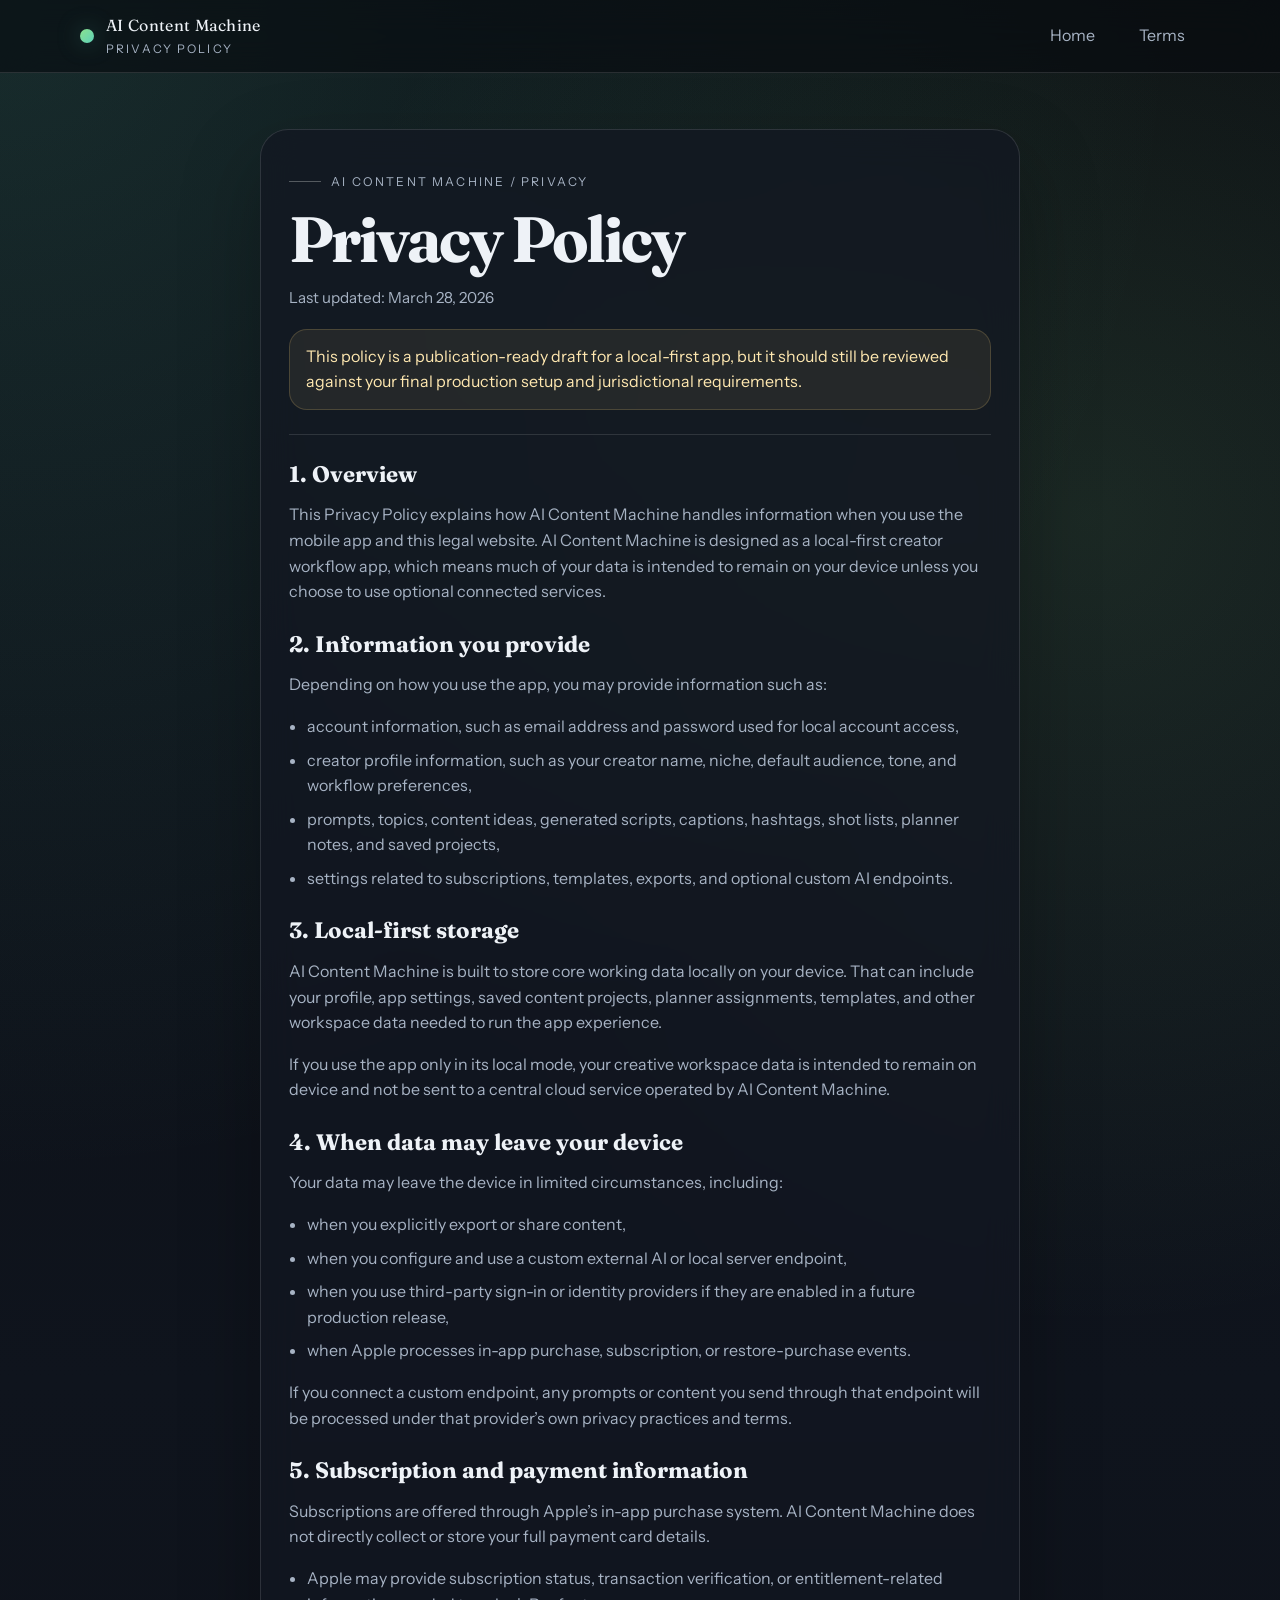
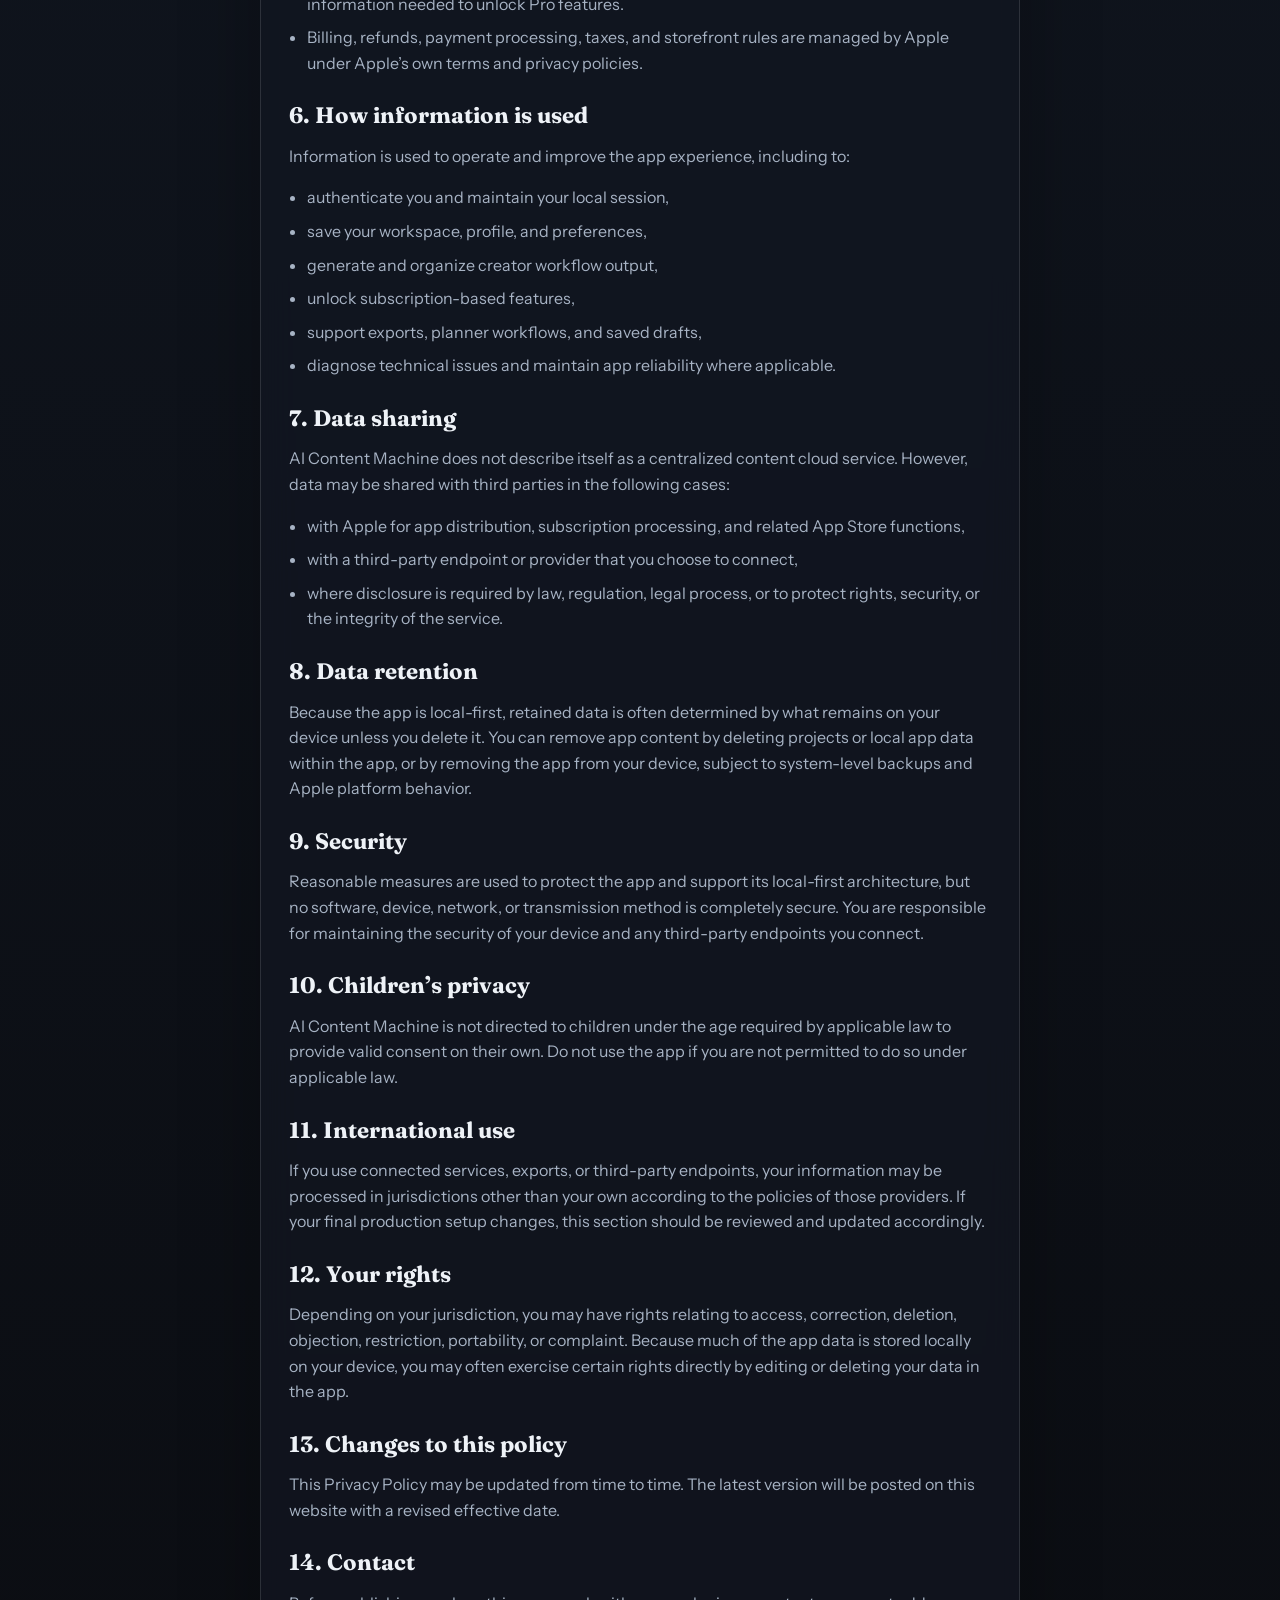
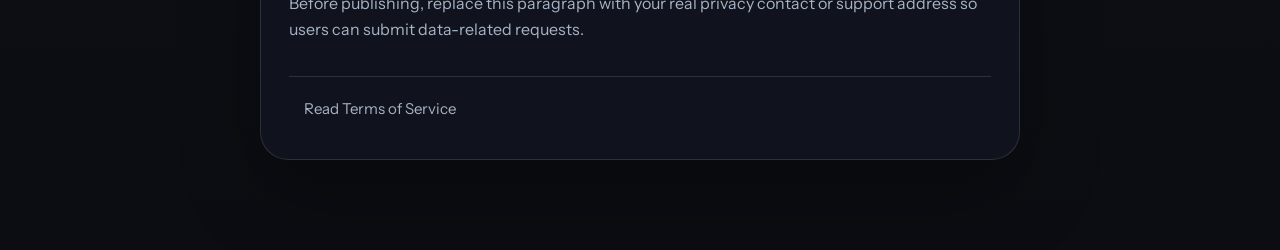
==== privacy.html @ 0b4315bd "Add GitHub Pages legal site" ====
<!DOCTYPE html>
<html lang="en">
<head>
  <meta charset="UTF-8">
  <meta name="viewport" content="width=device-width, initial-scale=1.0">
  <meta name="description" content="Privacy Policy for AI Content Machine.">
  <title>AI Content Machine Privacy Policy</title>
  <link rel="preconnect" href="https://fonts.googleapis.com">
  <link rel="preconnect" href="https://fonts.gstatic.com" crossorigin>
  <link href="https://fonts.googleapis.com/css2?family=Fraunces:opsz,wght@9..144,600;9..144,700&family=Instrument+Sans:wght@400;500;600;700&display=swap" rel="stylesheet">
  <link rel="stylesheet" href="styles.css">
</head>
<body>
  <header class="site-header">
    <div class="shell nav">
      <a class="brand" href="index.html">
        <span class="brand-mark"></span>
        <span class="brand-copy">
          <span class="brand-title">AI Content Machine</span>
          <span class="brand-subtitle">Privacy Policy</span>
        </span>
      </a>
      <nav class="nav-links" aria-label="Main navigation">
        <a href="index.html">Home</a>
        <a href="terms.html">Terms</a>
      </nav>
    </div>
  </header>

  <main class="doc-page">
    <article class="doc-shell">
      <header class="doc-header">
        <span class="eyebrow">AI Content Machine / Privacy</span>
        <h1>Privacy Policy</h1>
        <div class="doc-meta">Last updated: March 28, 2026</div>
        <div class="notice">This policy is a publication-ready draft for a local-first app, but it should still be reviewed against your final production setup and jurisdictional requirements.</div>
      </header>

      <section class="doc-section">
        <h2>1. Overview</h2>
        <p>This Privacy Policy explains how AI Content Machine handles information when you use the mobile app and this legal website. AI Content Machine is designed as a local-first creator workflow app, which means much of your data is intended to remain on your device unless you choose to use optional connected services.</p>
      </section>

      <section class="doc-section">
        <h2>2. Information you provide</h2>
        <p>Depending on how you use the app, you may provide information such as:</p>
        <ul>
          <li>account information, such as email address and password used for local account access,</li>
          <li>creator profile information, such as your creator name, niche, default audience, tone, and workflow preferences,</li>
          <li>prompts, topics, content ideas, generated scripts, captions, hashtags, shot lists, planner notes, and saved projects,</li>
          <li>settings related to subscriptions, templates, exports, and optional custom AI endpoints.</li>
        </ul>
      </section>

      <section class="doc-section">
        <h2>3. Local-first storage</h2>
        <p>AI Content Machine is built to store core working data locally on your device. That can include your profile, app settings, saved content projects, planner assignments, templates, and other workspace data needed to run the app experience.</p>
        <p>If you use the app only in its local mode, your creative workspace data is intended to remain on device and not be sent to a central cloud service operated by AI Content Machine.</p>
      </section>

      <section class="doc-section">
        <h2>4. When data may leave your device</h2>
        <p>Your data may leave the device in limited circumstances, including:</p>
        <ul>
          <li>when you explicitly export or share content,</li>
          <li>when you configure and use a custom external AI or local server endpoint,</li>
          <li>when you use third-party sign-in or identity providers if they are enabled in a future production release,</li>
          <li>when Apple processes in-app purchase, subscription, or restore-purchase events.</li>
        </ul>
        <p>If you connect a custom endpoint, any prompts or content you send through that endpoint will be processed under that provider’s own privacy practices and terms.</p>
      </section>

      <section class="doc-section">
        <h2>5. Subscription and payment information</h2>
        <p>Subscriptions are offered through Apple’s in-app purchase system. AI Content Machine does not directly collect or store your full payment card details.</p>
        <ul>
          <li>Apple may provide subscription status, transaction verification, or entitlement-related information needed to unlock Pro features.</li>
          <li>Billing, refunds, payment processing, taxes, and storefront rules are managed by Apple under Apple’s own terms and privacy policies.</li>
        </ul>
      </section>

      <section class="doc-section">
        <h2>6. How information is used</h2>
        <p>Information is used to operate and improve the app experience, including to:</p>
        <ul>
          <li>authenticate you and maintain your local session,</li>
          <li>save your workspace, profile, and preferences,</li>
          <li>generate and organize creator workflow output,</li>
          <li>unlock subscription-based features,</li>
          <li>support exports, planner workflows, and saved drafts,</li>
          <li>diagnose technical issues and maintain app reliability where applicable.</li>
        </ul>
      </section>

      <section class="doc-section">
        <h2>7. Data sharing</h2>
        <p>AI Content Machine does not describe itself as a centralized content cloud service. However, data may be shared with third parties in the following cases:</p>
        <ul>
          <li>with Apple for app distribution, subscription processing, and related App Store functions,</li>
          <li>with a third-party endpoint or provider that you choose to connect,</li>
          <li>where disclosure is required by law, regulation, legal process, or to protect rights, security, or the integrity of the service.</li>
        </ul>
      </section>

      <section class="doc-section">
        <h2>8. Data retention</h2>
        <p>Because the app is local-first, retained data is often determined by what remains on your device unless you delete it. You can remove app content by deleting projects or local app data within the app, or by removing the app from your device, subject to system-level backups and Apple platform behavior.</p>
      </section>

      <section class="doc-section">
        <h2>9. Security</h2>
        <p>Reasonable measures are used to protect the app and support its local-first architecture, but no software, device, network, or transmission method is completely secure. You are responsible for maintaining the security of your device and any third-party endpoints you connect.</p>
      </section>

      <section class="doc-section">
        <h2>10. Children’s privacy</h2>
        <p>AI Content Machine is not directed to children under the age required by applicable law to provide valid consent on their own. Do not use the app if you are not permitted to do so under applicable law.</p>
      </section>

      <section class="doc-section">
        <h2>11. International use</h2>
        <p>If you use connected services, exports, or third-party endpoints, your information may be processed in jurisdictions other than your own according to the policies of those providers. If your final production setup changes, this section should be reviewed and updated accordingly.</p>
      </section>

      <section class="doc-section">
        <h2>12. Your rights</h2>
        <p>Depending on your jurisdiction, you may have rights relating to access, correction, deletion, objection, restriction, portability, or complaint. Because much of the app data is stored locally on your device, you may often exercise certain rights directly by editing or deleting your data in the app.</p>
      </section>

      <section class="doc-section">
        <h2>13. Changes to this policy</h2>
        <p>This Privacy Policy may be updated from time to time. The latest version will be posted on this website with a revised effective date.</p>
      </section>

      <section class="doc-section">
        <h2>14. Contact</h2>
        <p>Before publishing, replace this paragraph with your real privacy contact or support address so users can submit data-related requests.</p>
      </section>

      <footer class="doc-footer">
        <a class="button-link" href="terms.html">Read Terms of Service</a>
      </footer>
    </article>
  </main>
</body>
</html>
---- styles.css ----
:root {
  --bg: #0b0d12;
  --bg-soft: #121722;
  --panel: rgba(18, 23, 34, 0.72);
  --panel-strong: rgba(11, 13, 18, 0.88);
  --text: #eef2f7;
  --muted: #a7b3c4;
  --line: rgba(255, 255, 255, 0.12);
  --accent: #8be28e;
  --accent-strong: #5ed1b9;
  --warning: #ffd37a;
  --max: 1120px;
  --copy: 760px;
  --shadow: 0 32px 80px rgba(0, 0, 0, 0.28);
}

* {
  box-sizing: border-box;
}

html {
  scroll-behavior: smooth;
}

body {
  margin: 0;
  font-family: "Instrument Sans", "Inter", "Segoe UI", sans-serif;
  color: var(--text);
  background:
    radial-gradient(circle at top left, rgba(94, 209, 185, 0.16), transparent 32%),
    radial-gradient(circle at 85% 15%, rgba(139, 226, 142, 0.12), transparent 26%),
    linear-gradient(180deg, #0a0c11 0%, #0f141d 40%, #0b0d12 100%);
  min-height: 100vh;
  line-height: 1.6;
}

a {
  color: inherit;
}

.shell {
  width: min(calc(100% - 32px), var(--max));
  margin: 0 auto;
}

.site-header {
  position: sticky;
  top: 0;
  z-index: 10;
  backdrop-filter: blur(18px);
  background: rgba(8, 10, 16, 0.62);
  border-bottom: 1px solid var(--line);
}

.nav {
  display: flex;
  align-items: center;
  justify-content: space-between;
  gap: 20px;
  min-height: 72px;
}

.brand {
  text-decoration: none;
  display: inline-flex;
  align-items: center;
  gap: 12px;
}

.brand-mark {
  width: 14px;
  height: 14px;
  border-radius: 999px;
  background: linear-gradient(135deg, var(--accent), var(--accent-strong));
  box-shadow: 0 0 24px rgba(94, 209, 185, 0.35);
}

.brand-copy {
  display: grid;
  gap: 2px;
}

.brand-title {
  font-family: "Fraunces", "Georgia", serif;
  font-size: 1rem;
  letter-spacing: 0.02em;
}

.brand-subtitle {
  font-size: 0.74rem;
  text-transform: uppercase;
  letter-spacing: 0.18em;
  color: var(--muted);
}

.nav-links {
  display: flex;
  flex-wrap: wrap;
  gap: 14px;
}

.nav-links a,
.button-link {
  text-decoration: none;
  color: var(--muted);
  border: 1px solid transparent;
  border-radius: 999px;
  padding: 10px 14px;
  transition: 180ms ease;
}

.nav-links a:hover,
.button-link:hover {
  color: var(--text);
  border-color: var(--line);
  background: rgba(255, 255, 255, 0.03);
}

.hero {
  padding: 88px 0 44px;
}

.hero-grid {
  display: grid;
  grid-template-columns: minmax(0, 1.2fr) minmax(320px, 0.8fr);
  gap: 28px;
  align-items: end;
}

.eyebrow {
  display: inline-flex;
  align-items: center;
  gap: 10px;
  font-size: 0.76rem;
  text-transform: uppercase;
  letter-spacing: 0.18em;
  color: var(--muted);
}

.eyebrow::before {
  content: "";
  width: 32px;
  height: 1px;
  background: rgba(255, 255, 255, 0.28);
}

h1,
h2,
h3 {
  margin: 0;
  line-height: 1.05;
}

.hero h1 {
  margin-top: 18px;
  max-width: 10ch;
  font-family: "Fraunces", "Georgia", serif;
  font-size: clamp(3.4rem, 9vw, 6.5rem);
  letter-spacing: -0.04em;
}

.hero p {
  max-width: 34rem;
  margin: 18px 0 0;
  color: var(--muted);
  font-size: 1.05rem;
}

.hero-actions {
  display: flex;
  flex-wrap: wrap;
  gap: 12px;
  margin-top: 28px;
}

.button-link.primary {
  color: #08110d;
  font-weight: 700;
  background: linear-gradient(135deg, var(--accent), var(--accent-strong));
  border-color: transparent;
}

.hero-card,
.section-card,
.doc-shell {
  background: var(--panel);
  border: 1px solid var(--line);
  box-shadow: var(--shadow);
  backdrop-filter: blur(18px);
}

.hero-card {
  padding: 28px;
  border-radius: 28px;
}

.hero-card dl {
  margin: 0;
  display: grid;
  gap: 18px;
}

.hero-card dt {
  font-size: 0.74rem;
  text-transform: uppercase;
  letter-spacing: 0.16em;
  color: var(--muted);
}

.hero-card dd {
  margin: 6px 0 0;
  font-size: 1rem;
}

.overview {
  padding: 22px 0 70px;
}

.section-grid {
  display: grid;
  grid-template-columns: repeat(2, minmax(0, 1fr));
  gap: 20px;
}

.section-card {
  padding: 28px;
  border-radius: 24px;
}

.section-card h2 {
  font-family: "Fraunces", "Georgia", serif;
  font-size: 2rem;
  margin-bottom: 14px;
}

.section-card p {
  color: var(--muted);
  margin: 0 0 18px;
}

.section-card ul {
  margin: 0;
  padding-left: 18px;
  color: var(--muted);
}

.section-card li + li {
  margin-top: 8px;
}

.doc-page {
  padding: 56px 0 90px;
}

.doc-shell {
  width: min(calc(100% - 32px), var(--copy));
  margin: 0 auto;
  border-radius: 28px;
  padding: 34px 28px 38px;
}

.doc-header {
  padding-bottom: 24px;
  margin-bottom: 28px;
  border-bottom: 1px solid var(--line);
}

.doc-header h1 {
  margin-top: 14px;
  font-family: "Fraunces", "Georgia", serif;
  font-size: clamp(2.4rem, 6vw, 4rem);
  letter-spacing: -0.04em;
}

.doc-meta {
  margin-top: 14px;
  color: var(--muted);
  font-size: 0.95rem;
}

.notice {
  margin-top: 18px;
  padding: 14px 16px;
  border-radius: 18px;
  background: rgba(255, 211, 122, 0.08);
  border: 1px solid rgba(255, 211, 122, 0.18);
  color: #ffe8b0;
}

.doc-section + .doc-section {
  margin-top: 28px;
}

.doc-section h2 {
  font-size: 1.4rem;
  font-family: "Fraunces", "Georgia", serif;
  margin-bottom: 12px;
}

.doc-section p,
.doc-section li {
  color: var(--muted);
}

.doc-section ul {
  padding-left: 18px;
  margin: 14px 0 0;
}

.doc-section li + li {
  margin-top: 8px;
}

.doc-footer {
  margin-top: 34px;
  padding-top: 20px;
  border-top: 1px solid var(--line);
  color: var(--muted);
  font-size: 0.94rem;
}

.site-footer {
  padding: 0 0 40px;
  color: var(--muted);
}

.footer-line {
  display: flex;
  justify-content: space-between;
  gap: 16px;
  padding-top: 20px;
  border-top: 1px solid var(--line);
}

@media (max-width: 860px) {
  .hero-grid,
  .section-grid {
    grid-template-columns: 1fr;
  }

  .hero {
    padding-top: 54px;
  }

  .nav {
    min-height: 88px;
    align-items: start;
    padding: 14px 0;
    flex-direction: column;
  }
}

@media (max-width: 520px) {
  .doc-shell,
  .hero-card,
  .section-card {
    border-radius: 22px;
    padding: 22px 18px;
  }

  .hero h1 {
    max-width: 12ch;
  }

  .footer-line {
    flex-direction: column;
  }
}
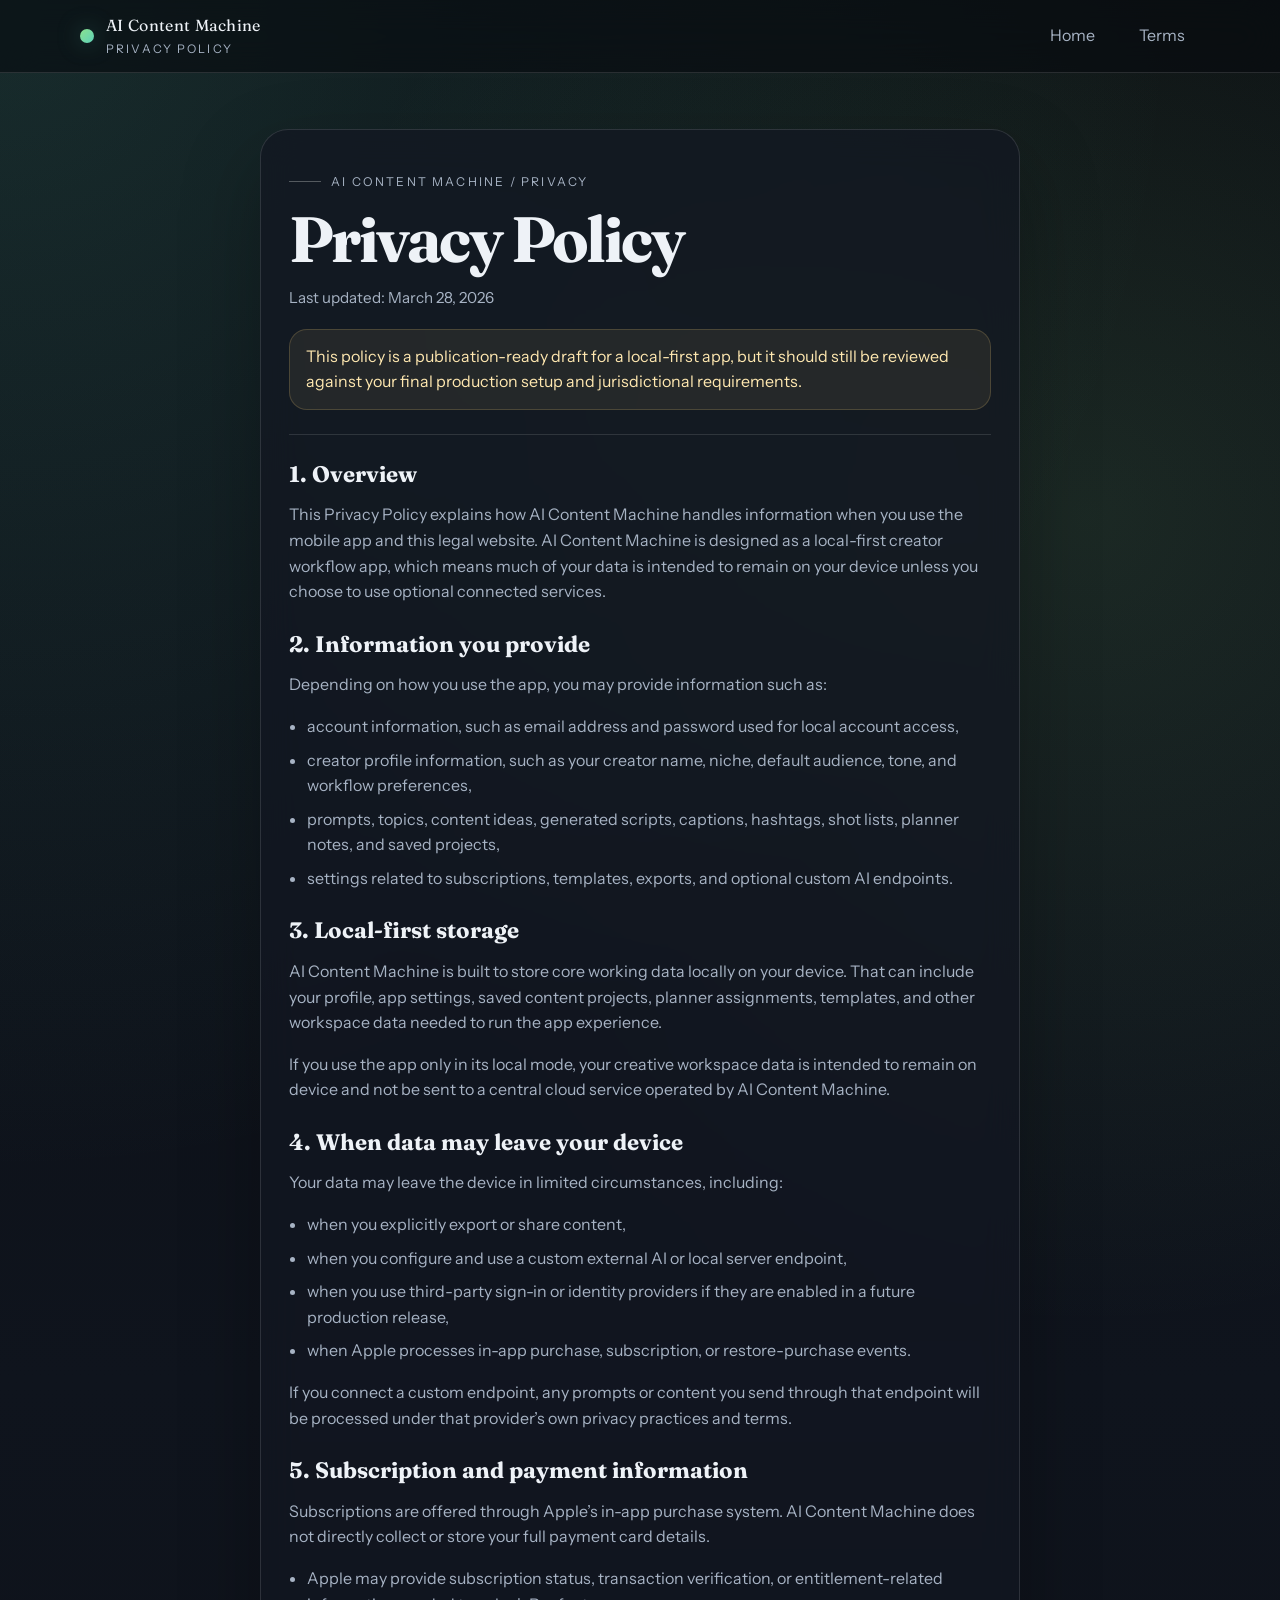
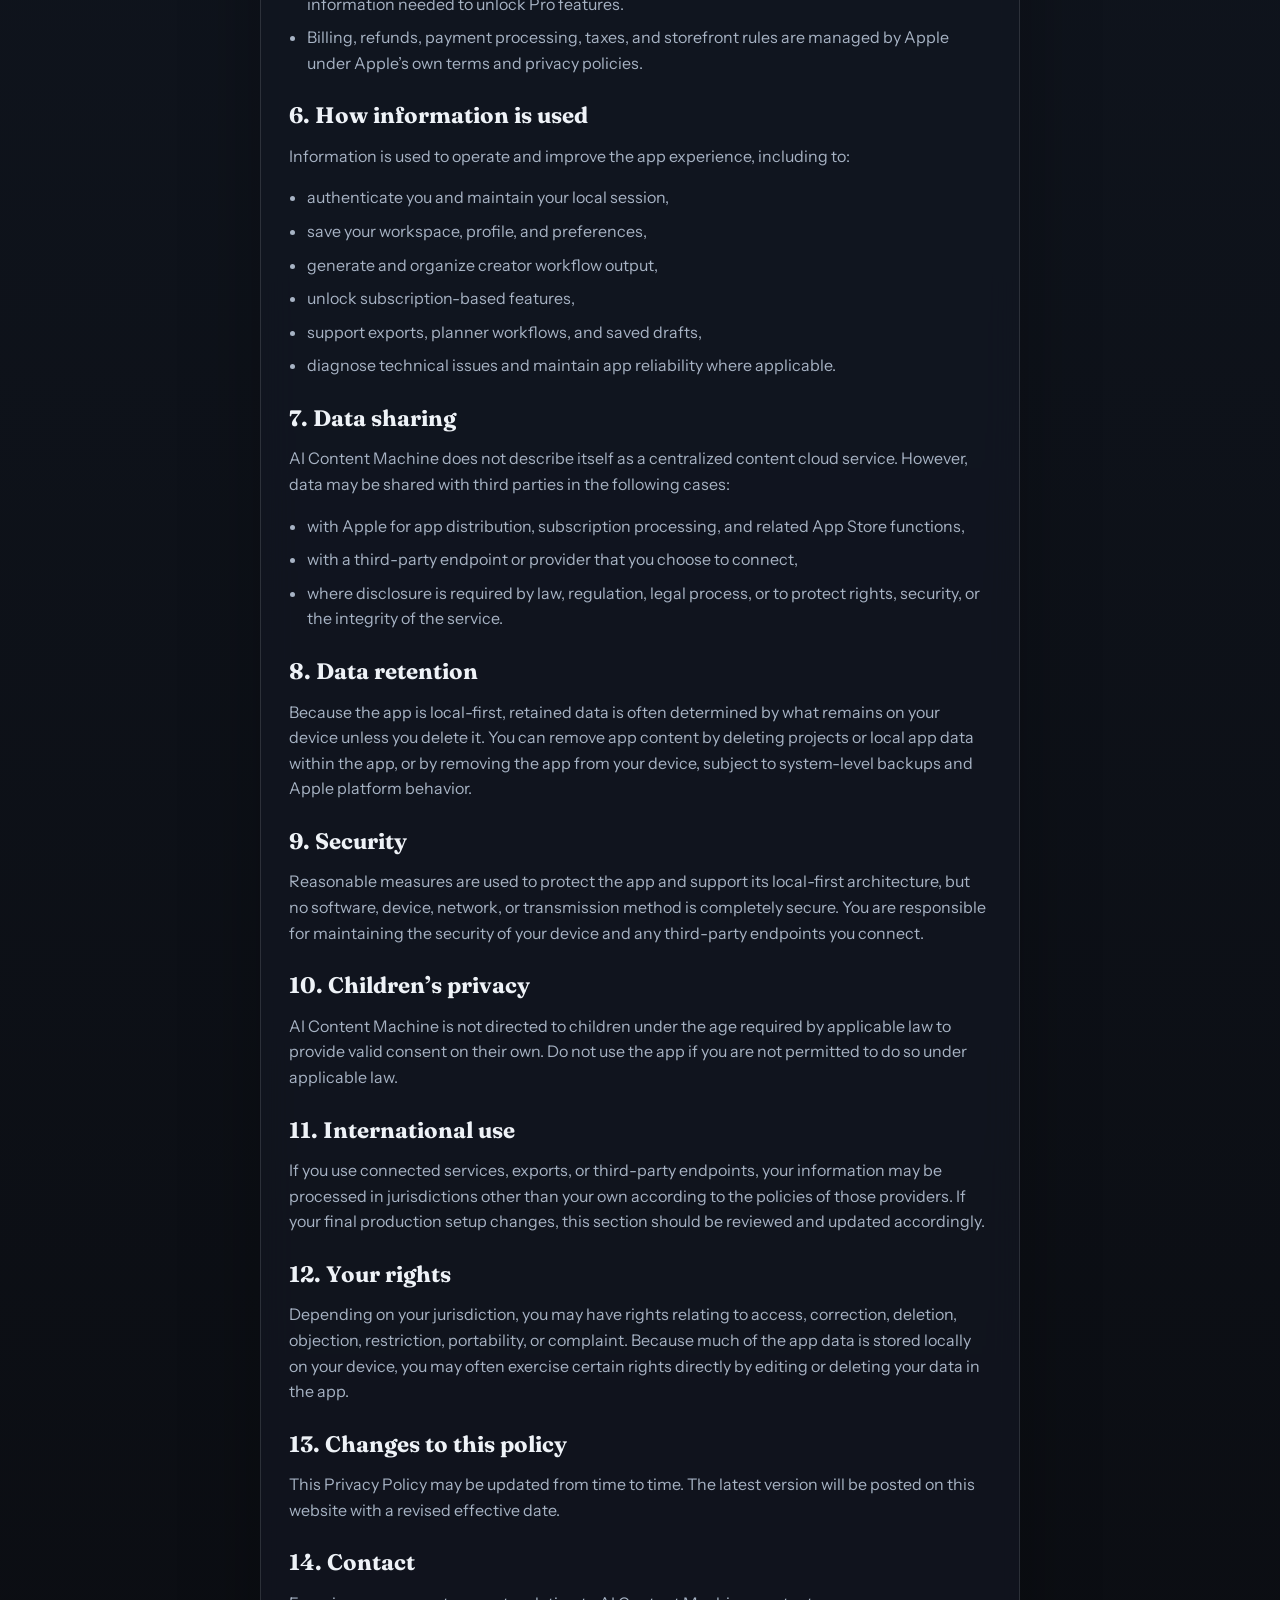
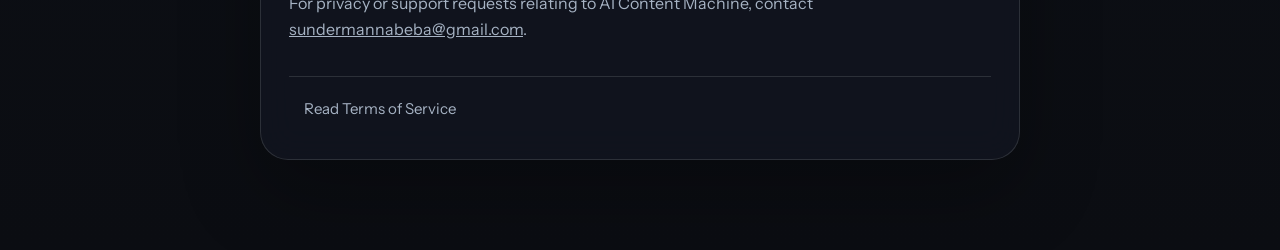
==== commit 5d8954cf: "Add support email to legal site" ====
--- a/privacy.html
+++ b/privacy.html
@@ -134,7 +134,7 @@
 
       <section class="doc-section">
         <h2>14. Contact</h2>
-        <p>Before publishing, replace this paragraph with your real privacy contact or support address so users can submit data-related requests.</p>
+        <p>For privacy or support requests relating to AI Content Machine, contact <a href="mailto:sundermannabeba@gmail.com">sundermannabeba@gmail.com</a>.</p>
       </section>
 
       <footer class="doc-footer">
